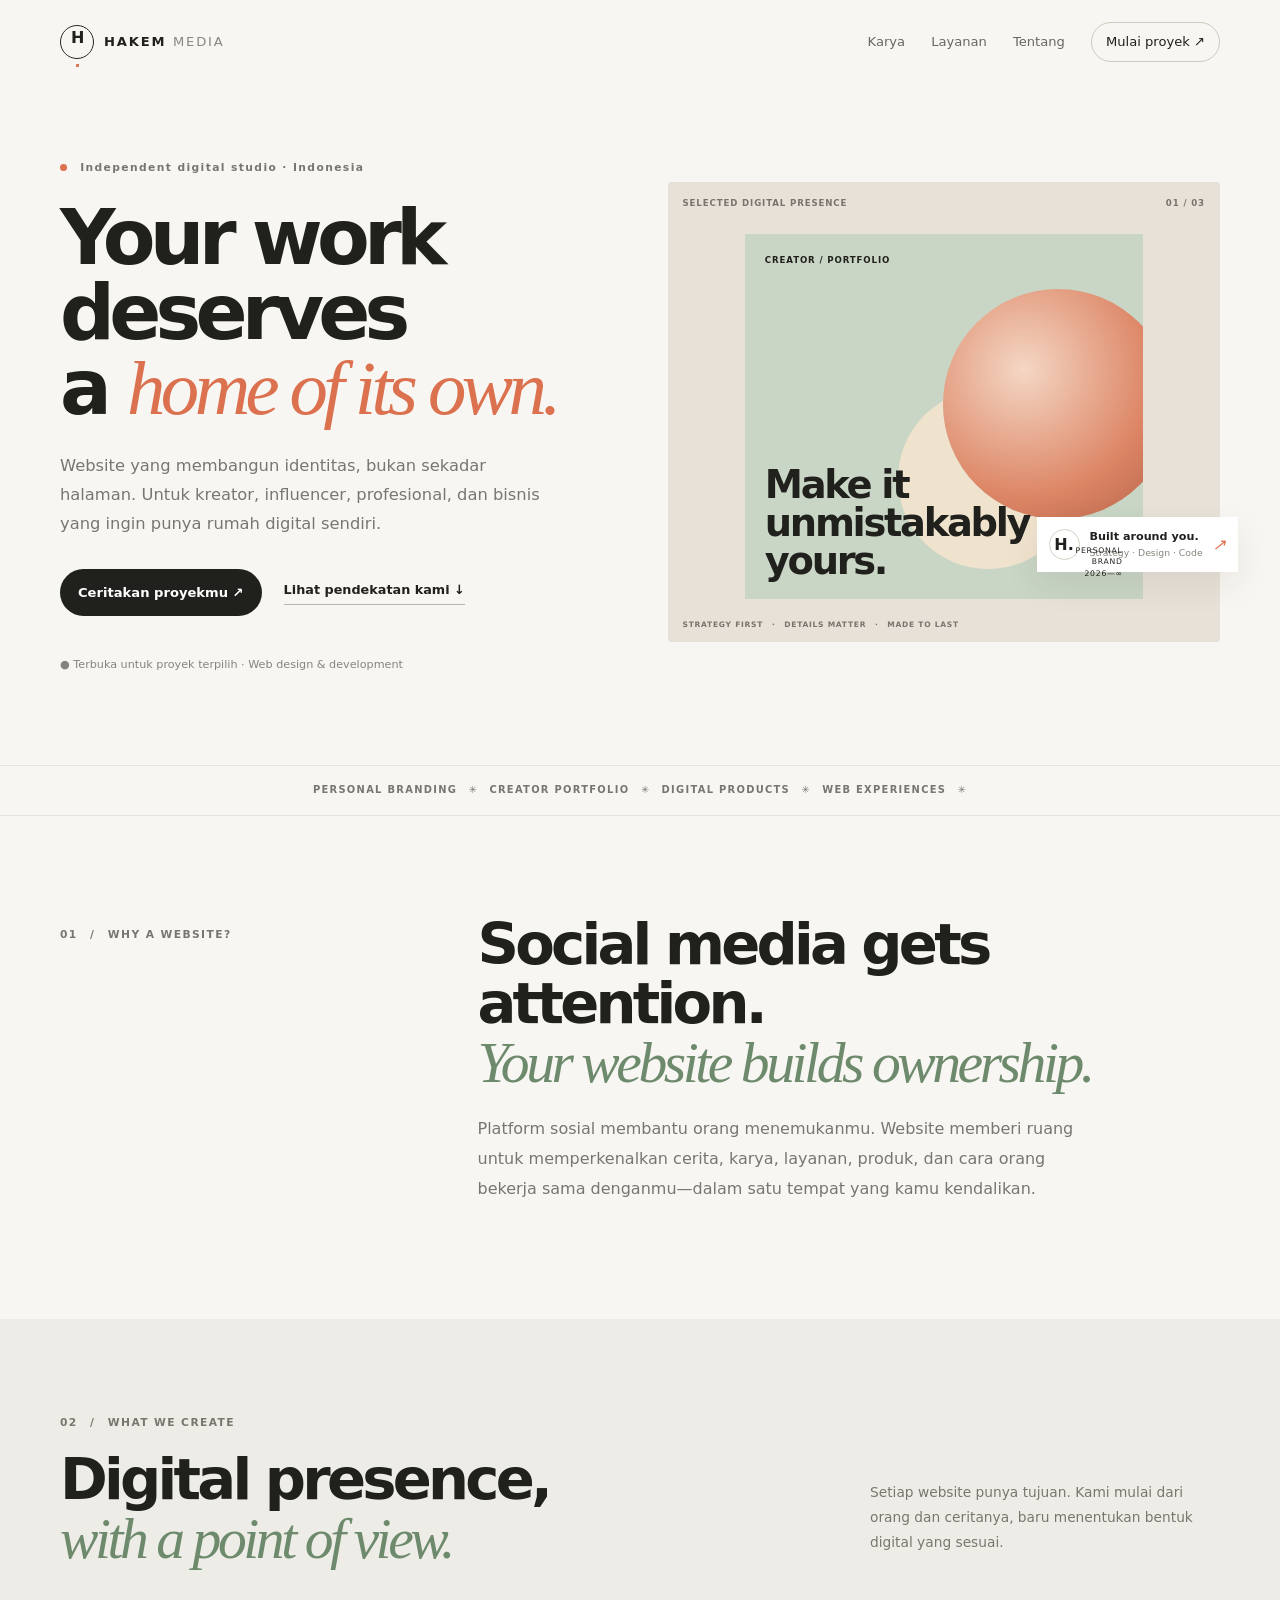
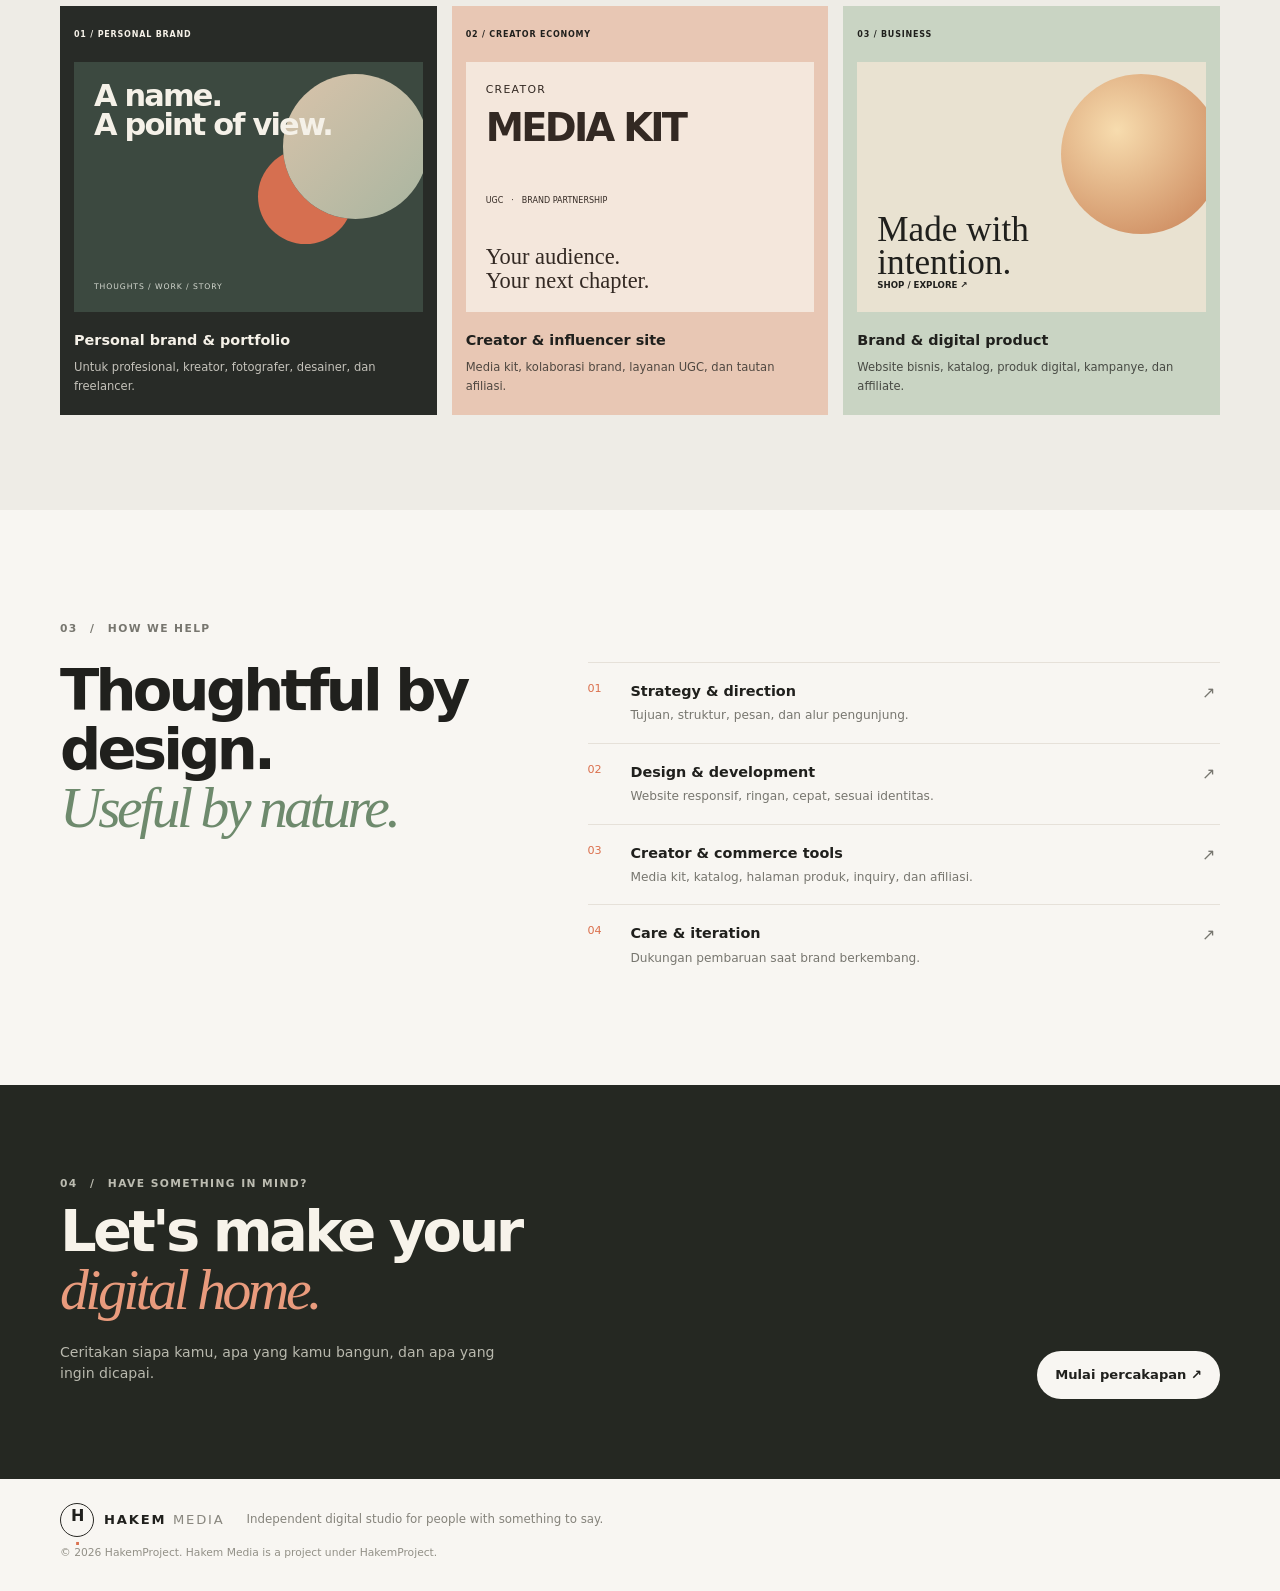
==== projects/hakem-media/index.html @ d63139ac "feat: Initial commit for HakemProject monorepo structure" ====
<!doctype html><html lang="id"><head><meta charset="utf-8"><meta name="viewport" content="width=device-width,initial-scale=1"><meta name="theme-color" content="#f8f6f2"><meta name="description" content="Hakem Media — website dan personal branding untuk kreator, influencer, profesional, dan bisnis."><title>Hakem Media — Your digital home</title><link rel="icon" href="favicon.svg"><link rel="stylesheet" href="styles.css"></head><body><header class="nav wrap"><a class="wordmark" href="#"><span class="mark">H<span>.</span></span><span>HAKEM <b>MEDIA</b></span></a><nav><a href="#work">Karya</a><a href="#services">Layanan</a><a href="#about">Tentang</a><a class="contact-link" href="#contact">Mulai proyek ↗</a></nav></header><main><section class="hero wrap"><div><p class="eyebrow"><i></i> Independent digital studio · Indonesia</p><h1>Your work deserves<br>a <em>home of its own.</em></h1><p class="lead">Website yang membangun identitas, bukan sekadar halaman. Untuk kreator, influencer, profesional, dan bisnis yang ingin punya rumah digital sendiri.</p><div class="actions"><a class="button dark" href="#contact">Ceritakan proyekmu ↗</a><a class="under" href="#work">Lihat pendekatan kami ↓</a></div><small class="availability">● Terbuka untuk proyek terpilih · Web design & development</small></div><div class="visual"><div class="visual-label"><span>SELECTED DIGITAL PRESENCE</span><span>01 / 03</span></div><div class="poster"><small>CREATOR / PORTFOLIO</small><div class="orb"></div><div class="poster-bottom"><b>Make it<br>unmistakably yours.</b><span>PERSONAL BRAND<br>2026—∞</span></div></div><div class="float"><b>H.</b><span><strong>Built around you.</strong><small>Strategy · Design · Code</small></span><i>↗</i></div><div class="visual-foot">STRATEGY FIRST　·　DETAILS MATTER　·　MADE TO LAST</div></div></section><div class="ticker">PERSONAL BRANDING　✳　CREATOR PORTFOLIO　✳　DIGITAL PRODUCTS　✳　WEB EXPERIENCES　✳</div><section class="manifesto wrap" id="about"><p class="label">01　/　WHY A WEBSITE?</p><div><h2>Social media gets attention.<br><em>Your website builds ownership.</em></h2><p>Platform sosial membantu orang menemukanmu. Website memberi ruang untuk memperkenalkan cerita, karya, layanan, produk, dan cara orang bekerja sama denganmu—dalam satu tempat yang kamu kendalikan.</p></div></section><section class="work" id="work"><div class="wrap"><div class="worktop"><div><p class="label">02　/　WHAT WE CREATE</p><h2>Digital presence,<br><em>with a point of view.</em></h2></div><p>Setiap website punya tujuan. Kami mulai dari orang dan ceritanya, baru menentukan bentuk digital yang sesuai.</p></div><div class="grid"><article class="card darkcard"><small>01 / PERSONAL BRAND</small><div class="mock mock1"><span class="circle"></span><b>A name.<br>A point of view.</b><small>THOUGHTS / WORK / STORY</small></div><h3>Personal brand & portfolio</h3><p>Untuk profesional, kreator, fotografer, desainer, dan freelancer.</p></article><article class="card peach"><small>02 / CREATOR ECONOMY</small><div class="mock mock2"><span>CREATOR<br><b>MEDIA KIT</b></span><small>UGC　·　BRAND PARTNERSHIP</small><strong>Your audience.<br>Your next chapter.</strong></div><h3>Creator & influencer site</h3><p>Media kit, kolaborasi brand, layanan UGC, dan tautan afiliasi.</p></article><article class="card sage"><small>03 / BUSINESS</small><div class="mock mock3"><span class="sun"></span><b>Made with<br>intention.</b><small>SHOP / EXPLORE ↗</small></div><h3>Brand & digital product</h3><p>Website bisnis, katalog, produk digital, kampanye, dan affiliate.</p></article></div></div></section><section class="services wrap" id="services"><p class="label">03　/　HOW WE HELP</p><div class="servicegrid"><h2>Thoughtful by design.<br><em>Useful by nature.</em></h2><div class="list"><article><span>01</span><div><h3>Strategy & direction</h3><p>Tujuan, struktur, pesan, dan alur pengunjung.</p></div><b>↗</b></article><article><span>02</span><div><h3>Design & development</h3><p>Website responsif, ringan, cepat, sesuai identitas.</p></div><b>↗</b></article><article><span>03</span><div><h3>Creator & commerce tools</h3><p>Media kit, katalog, halaman produk, inquiry, dan afiliasi.</p></div><b>↗</b></article><article><span>04</span><div><h3>Care & iteration</h3><p>Dukungan pembaruan saat brand berkembang.</p></div><b>↗</b></article></div></div></section><section class="cta" id="contact"><div class="wrap ctain"><div><p class="label">04　/　HAVE SOMETHING IN MIND?</p><h2>Let's make your<br><em>digital home.</em></h2><p>Ceritakan siapa kamu, apa yang kamu bangun, dan apa yang ingin dicapai.</p></div><a class="button light" href="mailto:hello@hakemproject.com?subject=Project%20Inquiry%20-%20Hakem%20Media">Mulai percakapan ↗</a></div></section></main><footer class="footer wrap"><a class="wordmark" href="#"><span class="mark">H<span>.</span></span><span>HAKEM <b>MEDIA</b></span></a><p>Independent digital studio for people with something to say.</p><small>© <span data-year></span> HakemProject. Hakem Media is a project under HakemProject.</small></footer><script src="main.js"></script></body></html>
---- projects/hakem-media/styles.css ----
*{box-sizing:border-box}html{scroll-behavior:smooth}body{margin:0;background:#f8f6f2;color:#20201d;font-family:Inter,ui-sans-serif,system-ui,-apple-system,"Segoe UI",sans-serif;line-height:1.5}.wrap{width:min(1160px,calc(100% - 44px));margin:auto}a{color:inherit;text-decoration:none}.nav{height:84px;display:flex;align-items:center;justify-content:space-between}.wordmark{display:flex;align-items:center;gap:10px;font-size:.82rem;letter-spacing:.14em;font-weight:800}.wordmark b{font-weight:450;color:#89877f}.mark{width:34px;height:34px;border:1.5px solid #282824;border-radius:50%;display:grid;place-items:center;font-size:1rem;letter-spacing:-.08em}.mark span{color:#db714e}nav{display:flex;gap:26px;align-items:center;font-size:.82rem;color:#69685f}.contact-link{border:1px solid #d0c9bf;border-radius:99px;padding:9px 14px;color:#20201d}.hero{display:grid;grid-template-columns:1fr 1fr;gap:55px;align-items:center;padding:65px 0 90px}.eyebrow,.label{font-size:.67rem;letter-spacing:.13em;font-weight:800;color:#77766f}.eyebrow{margin-bottom:24px}.eyebrow i{display:inline-block;width:7px;height:7px;background:#db714e;border-radius:50%;margin-right:8px}h1{font-size:clamp(3rem,6vw,5.8rem);line-height:.98;letter-spacing:-.075em;margin:0 0 24px}h1 em,h2 em{font-family:Georgia,serif;font-weight:400;color:#db714e;letter-spacing:-.06em}.lead{max-width:500px;color:#77766f;font-size:1.02rem;line-height:1.8}.actions{display:flex;align-items:center;gap:22px;flex-wrap:wrap;margin:30px 0 35px}.button{display:inline-block;padding:14px 18px;border-radius:99px;font-size:.82rem;font-weight:750}.dark{background:#20201d;color:white}.light{background:#f8f6f2;color:#20201d}.under{font-size:.8rem;font-weight:700;border-bottom:1px solid #b9b5ac;padding-bottom:4px}.availability{font-size:.7rem;color:#85837b}.availability:first-letter{color:#719577}.visual{min-height:460px;background:#e7e1d8;padding:15px;position:relative;border-radius:4px}.visual-label,.visual-foot{display:flex;justify-content:space-between;font-size:.54rem;letter-spacing:.1em;font-weight:800;color:#77746d}.poster{position:absolute;left:14%;right:14%;top:52px;bottom:43px;background:#c9d5c5;padding:20px;display:flex;flex-direction:column;justify-content:space-between;overflow:hidden}.poster>small{font-size:.54rem;font-weight:850;letter-spacing:.1em;z-index:1}.orb{position:absolute;width:230px;height:230px;border-radius:50%;right:-30px;top:55px;background:radial-gradient(circle at 35% 35%,#f4d7c4,#dd8666 60%,#b35e46);box-shadow:-70px 75px 0 -25px #f0e3ce}.poster-bottom{display:flex;align-items:end;justify-content:space-between;z-index:1}.poster-bottom b{font-size:clamp(1.6rem,3vw,2.5rem);line-height:.98;letter-spacing:-.06em}.poster-bottom span{font-size:.48rem;letter-spacing:.1em;text-align:right}.float{position:absolute;right:-18px;bottom:70px;background:white;box-shadow:0 12px 35px #30281d14;padding:12px;display:flex;align-items:center;gap:10px;min-width:190px}.float>b{width:31px;height:31px;border:1px solid #d5d0c7;border-radius:50%;display:grid;place-items:center}.float strong,.float small{display:block}.float strong{font-size:.7rem}.float small{font-size:.58rem;color:#85837b}.float i{margin-left:auto;color:#db714e}.visual-foot{position:absolute;bottom:12px;left:15px;right:15px;font-size:.47rem}.ticker{padding:17px 0;text-align:center;white-space:nowrap;overflow:hidden;border-block:1px solid #e6e1d9;color:#77766f;font-size:.62rem;font-weight:800;letter-spacing:.13em}.manifesto{display:grid;grid-template-columns:.65fr 1.35fr;gap:60px;padding:100px 0}.manifesto h2,.worktop h2,.servicegrid h2,.ctain h2{font-size:clamp(2.3rem,4.5vw,4.3rem);line-height:1.02;letter-spacing:-.065em;margin:0 0 22px}.manifesto h2 em,.worktop h2 em,.servicegrid h2 em{color:#6e8a6d}.manifesto p:not(.label){max-width:620px;color:#77766f;line-height:1.85}.work{background:#eeece6;padding:85px 0 95px}.worktop{display:flex;justify-content:space-between;align-items:end;gap:30px;margin-bottom:38px}.worktop h2{margin-top:20px;margin-bottom:0}.worktop>p{max-width:350px;color:#77766f;font-size:.86rem;line-height:1.8}.grid{display:grid;grid-template-columns:repeat(3,1fr);gap:15px}.card{padding:14px;min-width:0}.card>small{font-size:.5rem;font-weight:850;letter-spacing:.1em}.darkcard{background:#282b27;color:#f5f1e8}.peach{background:#e8c7b4}.sage{background:#c9d4c3}.mock{height:250px;margin:18px 0;padding:20px;position:relative;overflow:hidden;display:flex;flex-direction:column;justify-content:space-between}.mock1{background:#3c4940}.mock1 .circle{position:absolute;width:145px;height:145px;border-radius:50%;right:-5px;top:12px;background:linear-gradient(135deg,#d9c3aa,#a8b5a0);box-shadow:-50px 50px 0 -25px #d66f50}.mock1 b{position:relative;font-size:1.9rem;line-height:.95;letter-spacing:-.06em}.mock1 small{font-size:.48rem;letter-spacing:.12em;color:#d4d8cf}.mock2{background:#f4e7dc;color:#332923}.mock2>span{font-size:.68rem;letter-spacing:.12em}.mock2 b{font-size:2.4rem;letter-spacing:-.07em}.mock2 small{font-size:.5rem}.mock2 strong{font-family:Georgia,serif;font-size:1.4rem;line-height:1.05;font-weight:400}.mock3{background:#e9e2d1}.mock3 .sun{position:absolute;width:160px;height:160px;right:-15px;top:12px;border-radius:50%;background:radial-gradient(circle at 35% 35%,#f7dcae,#c67d52)}.mock3 b{position:relative;margin-top:auto;font-family:Georgia,serif;font-size:2.2rem;line-height:.95;font-weight:400}.mock3 small{font-size:.54rem;font-weight:800}.card h3{font-size:.9rem;margin:0 0 6px}.card p{font-size:.72rem;line-height:1.65;opacity:.76;margin:0 0 5px}.services{padding:100px 0}.servicegrid{display:grid;grid-template-columns:.85fr 1.15fr;gap:60px;margin-top:25px}.list article{display:grid;grid-template-columns:30px 1fr 18px;gap:13px;padding:18px 0;border-top:1px solid #e6e1d9}.list article>span{font-size:.7rem;color:#db714e}.list h3{font-size:.9rem;margin:0 0 4px}.list p{font-size:.76rem;color:#77766f;margin:0}.list article>b{font-weight:400;color:#77766f}.cta{background:#252822;color:#f7f3ea;padding:80px 0}.ctain{display:flex;align-items:end;justify-content:space-between;gap:30px}.ctain .label{color:#bcbcb1}.ctain h2 em{color:#e99b7d}.ctain p:not(.label){color:#b9b9ae;font-size:.88rem;max-width:440px}.footer{display:grid;grid-template-columns:auto 1fr;gap:8px 22px;align-items:center;padding:24px 0 30px}.footer p{font-size:.74rem;color:#85837b;margin:0}.footer small{grid-column:1/-1;color:#929087;font-size:.67rem}@media(max-width:850px){.hero{grid-template-columns:1fr;gap:35px}.visual{width:min(100%,580px);margin:auto}.manifesto{grid-template-columns:1fr;gap:22px;padding:70px 0}.worktop{align-items:start;flex-direction:column}.grid{grid-template-columns:1fr 1fr}.card:last-child{grid-column:1/-1}.servicegrid{grid-template-columns:1fr;gap:20px}}@media(max-width:600px){.wrap{width:calc(100% - 30px)}.nav{height:72px}.nav nav>a:not(.contact-link){display:none}.contact-link{font-size:.72rem;padding:8px 11px}.hero{padding:42px 0 60px}.hero h1{font-size:clamp(3rem,13vw,4.3rem)}.visual{min-height:385px}.poster{left:10%;right:10%;top:48px;bottom:42px;padding:15px}.orb{width:180px;height:180px;top:65px}.poster-bottom b{font-size:1.8rem}.float{right:-4px;bottom:58px;min-width:175px}.manifesto{padding:65px 0}.manifesto h2,.worktop h2,.servicegrid h2,.ctain h2{font-size:2.55rem}.work{padding:65px 0}.grid{grid-template-columns:1fr}.card:last-child{grid-column:auto}.mock{height:240px}.services{padding:65px 0}.cta{padding:60px 0}.ctain{align-items:start;flex-direction:column}.footer{grid-template-columns:1fr;gap:10px}.footer small{grid-column:auto}}@media(prefers-reduced-motion:reduce){html{scroll-behavior:auto}}
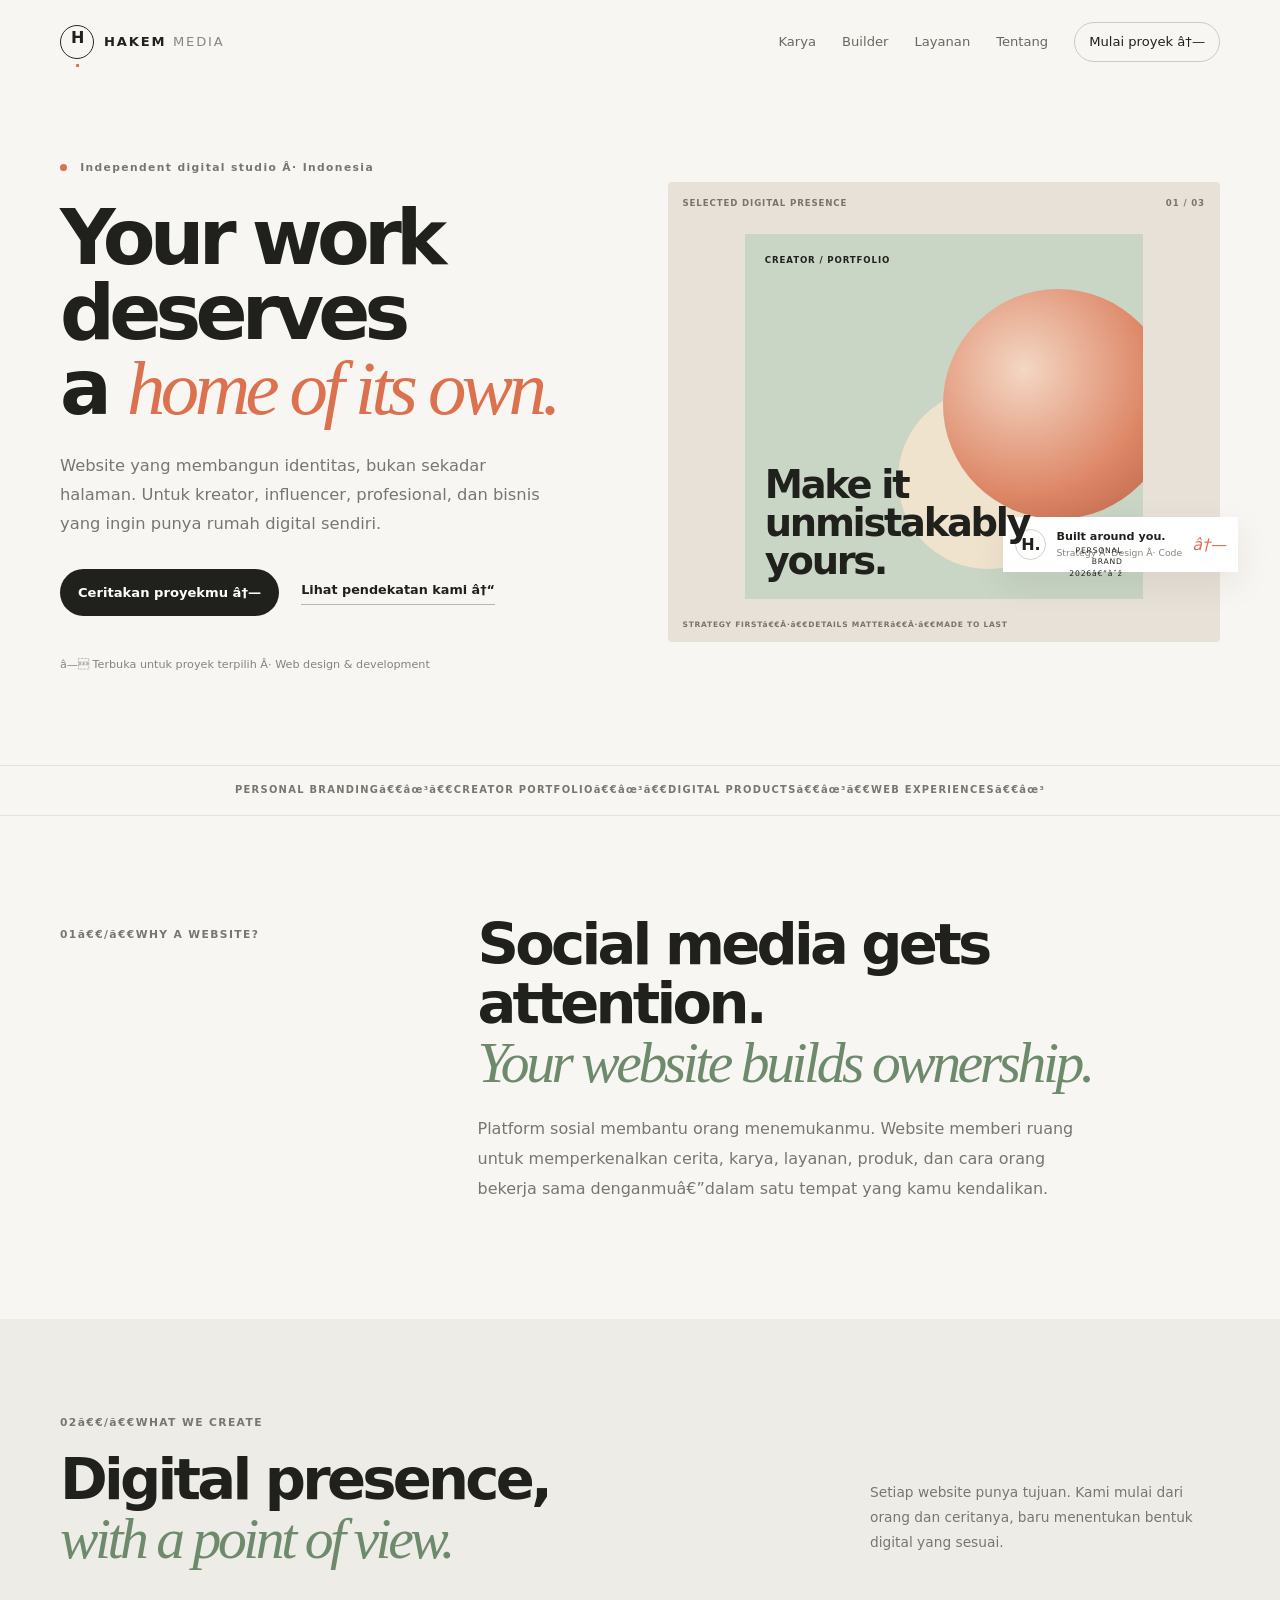
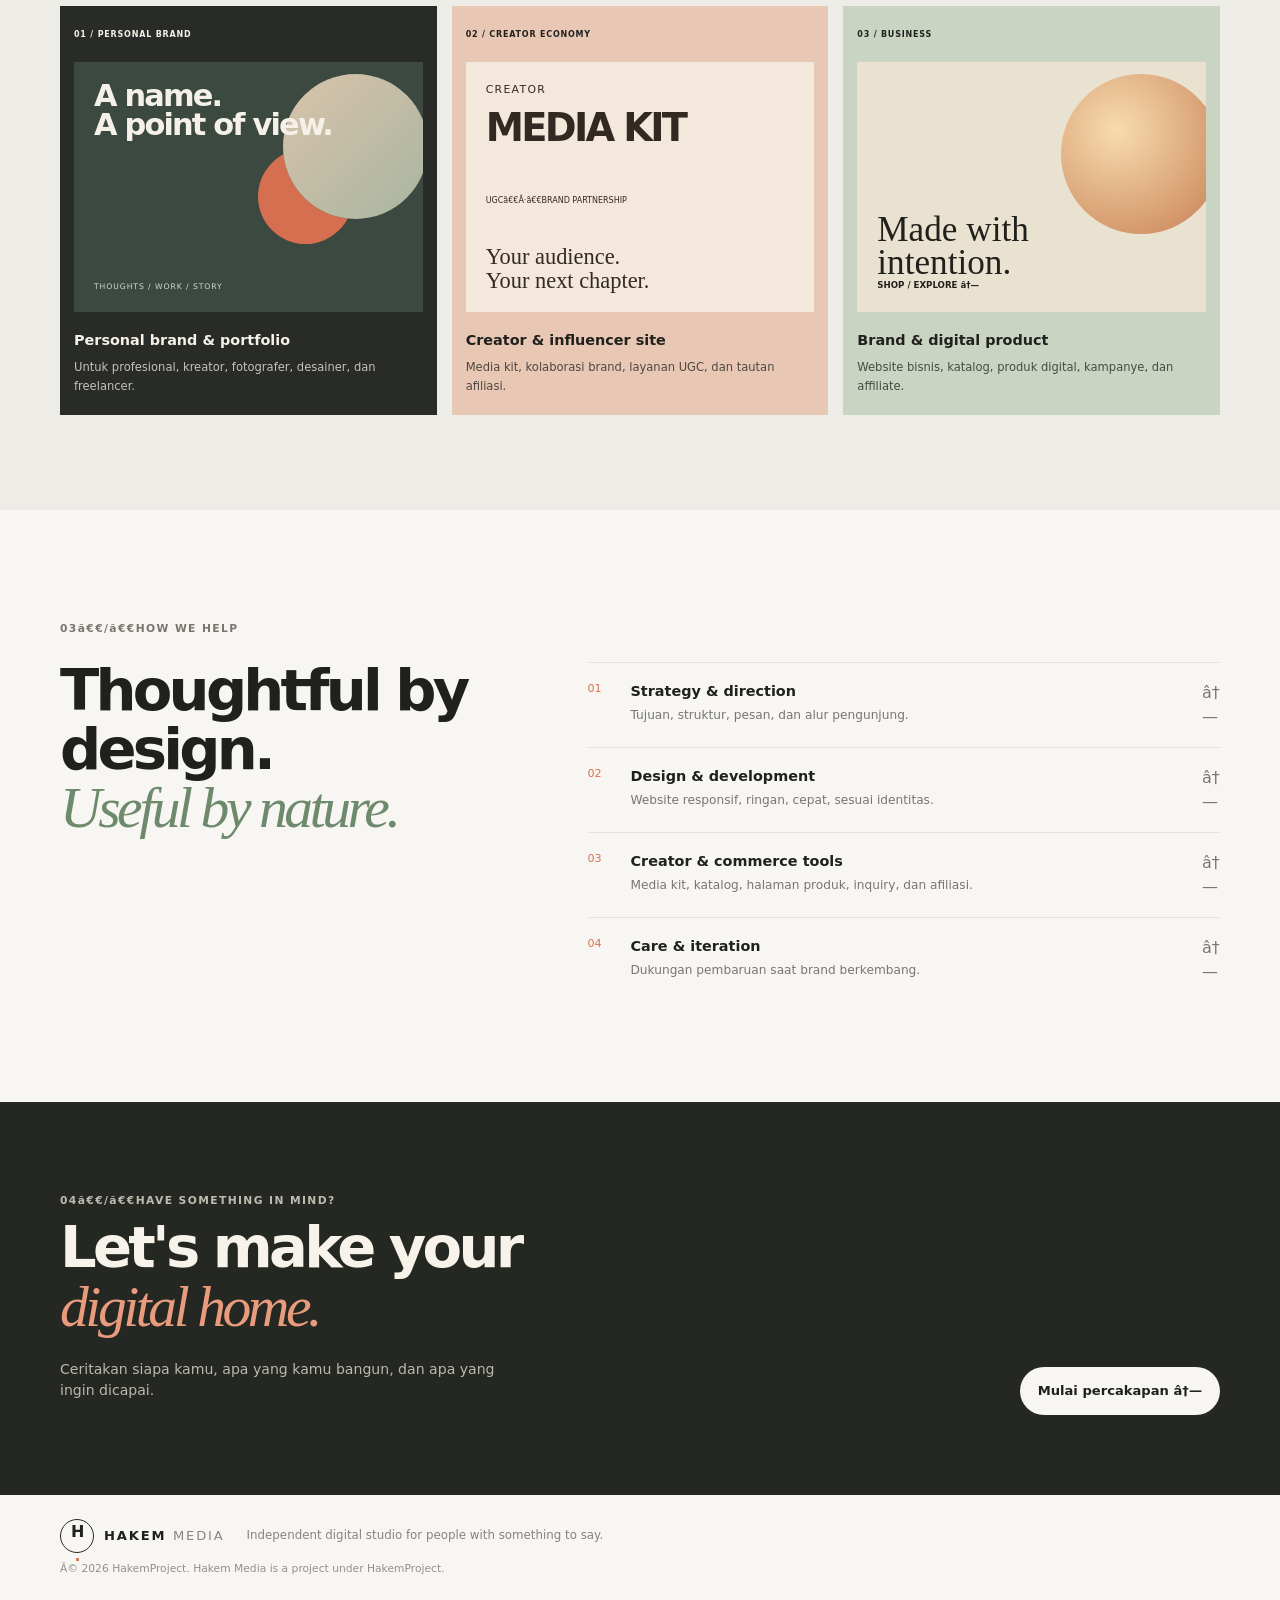
==== commit 1b28d40b: "feat: integrate Hakem Media landing with builder link" ====
--- a/projects/hakem-media/index.html
+++ b/projects/hakem-media/index.html
@@ -1 +1,2 @@
-<!doctype html><html lang="id"><head><meta charset="utf-8"><meta name="viewport" content="width=device-width,initial-scale=1"><meta name="theme-color" content="#f8f6f2"><meta name="description" content="Hakem Media — website dan personal branding untuk kreator, influencer, profesional, dan bisnis."><title>Hakem Media — Your digital home</title><link rel="icon" href="favicon.svg"><link rel="stylesheet" href="styles.css"></head><body><header class="nav wrap"><a class="wordmark" href="#"><span class="mark">H<span>.</span></span><span>HAKEM <b>MEDIA</b></span></a><nav><a href="#work">Karya</a><a href="#services">Layanan</a><a href="#about">Tentang</a><a class="contact-link" href="#contact">Mulai proyek ↗</a></nav></header><main><section class="hero wrap"><div><p class="eyebrow"><i></i> Independent digital studio · Indonesia</p><h1>Your work deserves<br>a <em>home of its own.</em></h1><p class="lead">Website yang membangun identitas, bukan sekadar halaman. Untuk kreator, influencer, profesional, dan bisnis yang ingin punya rumah digital sendiri.</p><div class="actions"><a class="button dark" href="#contact">Ceritakan proyekmu ↗</a><a class="under" href="#work">Lihat pendekatan kami ↓</a></div><small class="availability">● Terbuka untuk proyek terpilih · Web design & development</small></div><div class="visual"><div class="visual-label"><span>SELECTED DIGITAL PRESENCE</span><span>01 / 03</span></div><div class="poster"><small>CREATOR / PORTFOLIO</small><div class="orb"></div><div class="poster-bottom"><b>Make it<br>unmistakably yours.</b><span>PERSONAL BRAND<br>2026—∞</span></div></div><div class="float"><b>H.</b><span><strong>Built around you.</strong><small>Strategy · Design · Code</small></span><i>↗</i></div><div class="visual-foot">STRATEGY FIRST　·　DETAILS MATTER　·　MADE TO LAST</div></div></section><div class="ticker">PERSONAL BRANDING　✳　CREATOR PORTFOLIO　✳　DIGITAL PRODUCTS　✳　WEB EXPERIENCES　✳</div><section class="manifesto wrap" id="about"><p class="label">01　/　WHY A WEBSITE?</p><div><h2>Social media gets attention.<br><em>Your website builds ownership.</em></h2><p>Platform sosial membantu orang menemukanmu. Website memberi ruang untuk memperkenalkan cerita, karya, layanan, produk, dan cara orang bekerja sama denganmu—dalam satu tempat yang kamu kendalikan.</p></div></section><section class="work" id="work"><div class="wrap"><div class="worktop"><div><p class="label">02　/　WHAT WE CREATE</p><h2>Digital presence,<br><em>with a point of view.</em></h2></div><p>Setiap website punya tujuan. Kami mulai dari orang dan ceritanya, baru menentukan bentuk digital yang sesuai.</p></div><div class="grid"><article class="card darkcard"><small>01 / PERSONAL BRAND</small><div class="mock mock1"><span class="circle"></span><b>A name.<br>A point of view.</b><small>THOUGHTS / WORK / STORY</small></div><h3>Personal brand & portfolio</h3><p>Untuk profesional, kreator, fotografer, desainer, dan freelancer.</p></article><article class="card peach"><small>02 / CREATOR ECONOMY</small><div class="mock mock2"><span>CREATOR<br><b>MEDIA KIT</b></span><small>UGC　·　BRAND PARTNERSHIP</small><strong>Your audience.<br>Your next chapter.</strong></div><h3>Creator & influencer site</h3><p>Media kit, kolaborasi brand, layanan UGC, dan tautan afiliasi.</p></article><article class="card sage"><small>03 / BUSINESS</small><div class="mock mock3"><span class="sun"></span><b>Made with<br>intention.</b><small>SHOP / EXPLORE ↗</small></div><h3>Brand & digital product</h3><p>Website bisnis, katalog, produk digital, kampanye, dan affiliate.</p></article></div></div></section><section class="services wrap" id="services"><p class="label">03　/　HOW WE HELP</p><div class="servicegrid"><h2>Thoughtful by design.<br><em>Useful by nature.</em></h2><div class="list"><article><span>01</span><div><h3>Strategy & direction</h3><p>Tujuan, struktur, pesan, dan alur pengunjung.</p></div><b>↗</b></article><article><span>02</span><div><h3>Design & development</h3><p>Website responsif, ringan, cepat, sesuai identitas.</p></div><b>↗</b></article><article><span>03</span><div><h3>Creator & commerce tools</h3><p>Media kit, katalog, halaman produk, inquiry, dan afiliasi.</p></div><b>↗</b></article><article><span>04</span><div><h3>Care & iteration</h3><p>Dukungan pembaruan saat brand berkembang.</p></div><b>↗</b></article></div></div></section><section class="cta" id="contact"><div class="wrap ctain"><div><p class="label">04　/　HAVE SOMETHING IN MIND?</p><h2>Let's make your<br><em>digital home.</em></h2><p>Ceritakan siapa kamu, apa yang kamu bangun, dan apa yang ingin dicapai.</p></div><a class="button light" href="mailto:hello@hakemproject.com?subject=Project%20Inquiry%20-%20Hakem%20Media">Mulai percakapan ↗</a></div></section></main><footer class="footer wrap"><a class="wordmark" href="#"><span class="mark">H<span>.</span></span><span>HAKEM <b>MEDIA</b></span></a><p>Independent digital studio for people with something to say.</p><small>© <span data-year></span> HakemProject. Hakem Media is a project under HakemProject.</small></footer><script src="main.js"></script></body></html>+<!doctype html><html lang="id"><head><meta charset="utf-8"><meta name="viewport" content="width=device-width,initial-scale=1"><meta name="theme-color" content="#f8f6f2"><meta name="description" content="Hakem Media â€” website dan personal branding untuk kreator, influencer, profesional, dan bisnis."><title>Hakem Media â€” Your digital home</title><link rel="icon" href="favicon.svg"><link rel="stylesheet" href="styles.css"></head><body><header class="nav wrap"><a class="wordmark" href="#"><span class="mark">H<span>.</span></span><span>HAKEM <b>MEDIA</b></span></a><nav><a href="#work">Karya</a>
+        <a href="/builder/">Builder</a><a href="#services">Layanan</a><a href="#about">Tentang</a><a class="contact-link" href="#contact">Mulai proyek â†—</a></nav></header><main><section class="hero wrap"><div><p class="eyebrow"><i></i> Independent digital studio Â· Indonesia</p><h1>Your work deserves<br>a <em>home of its own.</em></h1><p class="lead">Website yang membangun identitas, bukan sekadar halaman. Untuk kreator, influencer, profesional, dan bisnis yang ingin punya rumah digital sendiri.</p><div class="actions"><a class="button dark" href="/builder/">Ceritakan proyekmu â†—</a><a class="under" href="#work">Lihat pendekatan kami â†“</a></div><small class="availability">â— Terbuka untuk proyek terpilih Â· Web design & development</small></div><div class="visual"><div class="visual-label"><span>SELECTED DIGITAL PRESENCE</span><span>01 / 03</span></div><div class="poster"><small>CREATOR / PORTFOLIO</small><div class="orb"></div><div class="poster-bottom"><b>Make it<br>unmistakably yours.</b><span>PERSONAL BRAND<br>2026â€”âˆž</span></div></div><div class="float"><b>H.</b><span><strong>Built around you.</strong><small>Strategy Â· Design Â· Code</small></span><i>â†—</i></div><div class="visual-foot">STRATEGY FIRSTã€€Â·ã€€DETAILS MATTERã€€Â·ã€€MADE TO LAST</div></div></section><div class="ticker">PERSONAL BRANDINGã€€âœ³ã€€CREATOR PORTFOLIOã€€âœ³ã€€DIGITAL PRODUCTSã€€âœ³ã€€WEB EXPERIENCESã€€âœ³</div><section class="manifesto wrap" id="about"><p class="label">01ã€€/ã€€WHY A WEBSITE?</p><div><h2>Social media gets attention.<br><em>Your website builds ownership.</em></h2><p>Platform sosial membantu orang menemukanmu. Website memberi ruang untuk memperkenalkan cerita, karya, layanan, produk, dan cara orang bekerja sama denganmuâ€”dalam satu tempat yang kamu kendalikan.</p></div></section><section class="work" id="work"><div class="wrap"><div class="worktop"><div><p class="label">02ã€€/ã€€WHAT WE CREATE</p><h2>Digital presence,<br><em>with a point of view.</em></h2></div><p>Setiap website punya tujuan. Kami mulai dari orang dan ceritanya, baru menentukan bentuk digital yang sesuai.</p></div><div class="grid"><article class="card darkcard"><small>01 / PERSONAL BRAND</small><div class="mock mock1"><span class="circle"></span><b>A name.<br>A point of view.</b><small>THOUGHTS / WORK / STORY</small></div><h3>Personal brand & portfolio</h3><p>Untuk profesional, kreator, fotografer, desainer, dan freelancer.</p></article><article class="card peach"><small>02 / CREATOR ECONOMY</small><div class="mock mock2"><span>CREATOR<br><b>MEDIA KIT</b></span><small>UGCã€€Â·ã€€BRAND PARTNERSHIP</small><strong>Your audience.<br>Your next chapter.</strong></div><h3>Creator & influencer site</h3><p>Media kit, kolaborasi brand, layanan UGC, dan tautan afiliasi.</p></article><article class="card sage"><small>03 / BUSINESS</small><div class="mock mock3"><span class="sun"></span><b>Made with<br>intention.</b><small>SHOP / EXPLORE â†—</small></div><h3>Brand & digital product</h3><p>Website bisnis, katalog, produk digital, kampanye, dan affiliate.</p></article></div></div></section><section class="services wrap" id="services"><p class="label">03ã€€/ã€€HOW WE HELP</p><div class="servicegrid"><h2>Thoughtful by design.<br><em>Useful by nature.</em></h2><div class="list"><article><span>01</span><div><h3>Strategy & direction</h3><p>Tujuan, struktur, pesan, dan alur pengunjung.</p></div><b>â†—</b></article><article><span>02</span><div><h3>Design & development</h3><p>Website responsif, ringan, cepat, sesuai identitas.</p></div><b>â†—</b></article><article><span>03</span><div><h3>Creator & commerce tools</h3><p>Media kit, katalog, halaman produk, inquiry, dan afiliasi.</p></div><b>â†—</b></article><article><span>04</span><div><h3>Care & iteration</h3><p>Dukungan pembaruan saat brand berkembang.</p></div><b>â†—</b></article></div></div></section><section class="cta" id="contact"><div class="wrap ctain"><div><p class="label">04ã€€/ã€€HAVE SOMETHING IN MIND?</p><h2>Let's make your<br><em>digital home.</em></h2><p>Ceritakan siapa kamu, apa yang kamu bangun, dan apa yang ingin dicapai.</p></div><a class="button light" href="mailto:hello@hakemproject.com?subject=Project%20Inquiry%20-%20Hakem%20Media">Mulai percakapan â†—</a></div></section></main><footer class="footer wrap"><a class="wordmark" href="#"><span class="mark">H<span>.</span></span><span>HAKEM <b>MEDIA</b></span></a><p>Independent digital studio for people with something to say.</p><small>Â© <span data-year></span> HakemProject. Hakem Media is a project under HakemProject.</small></footer><script src="main.js"></script></body></html>
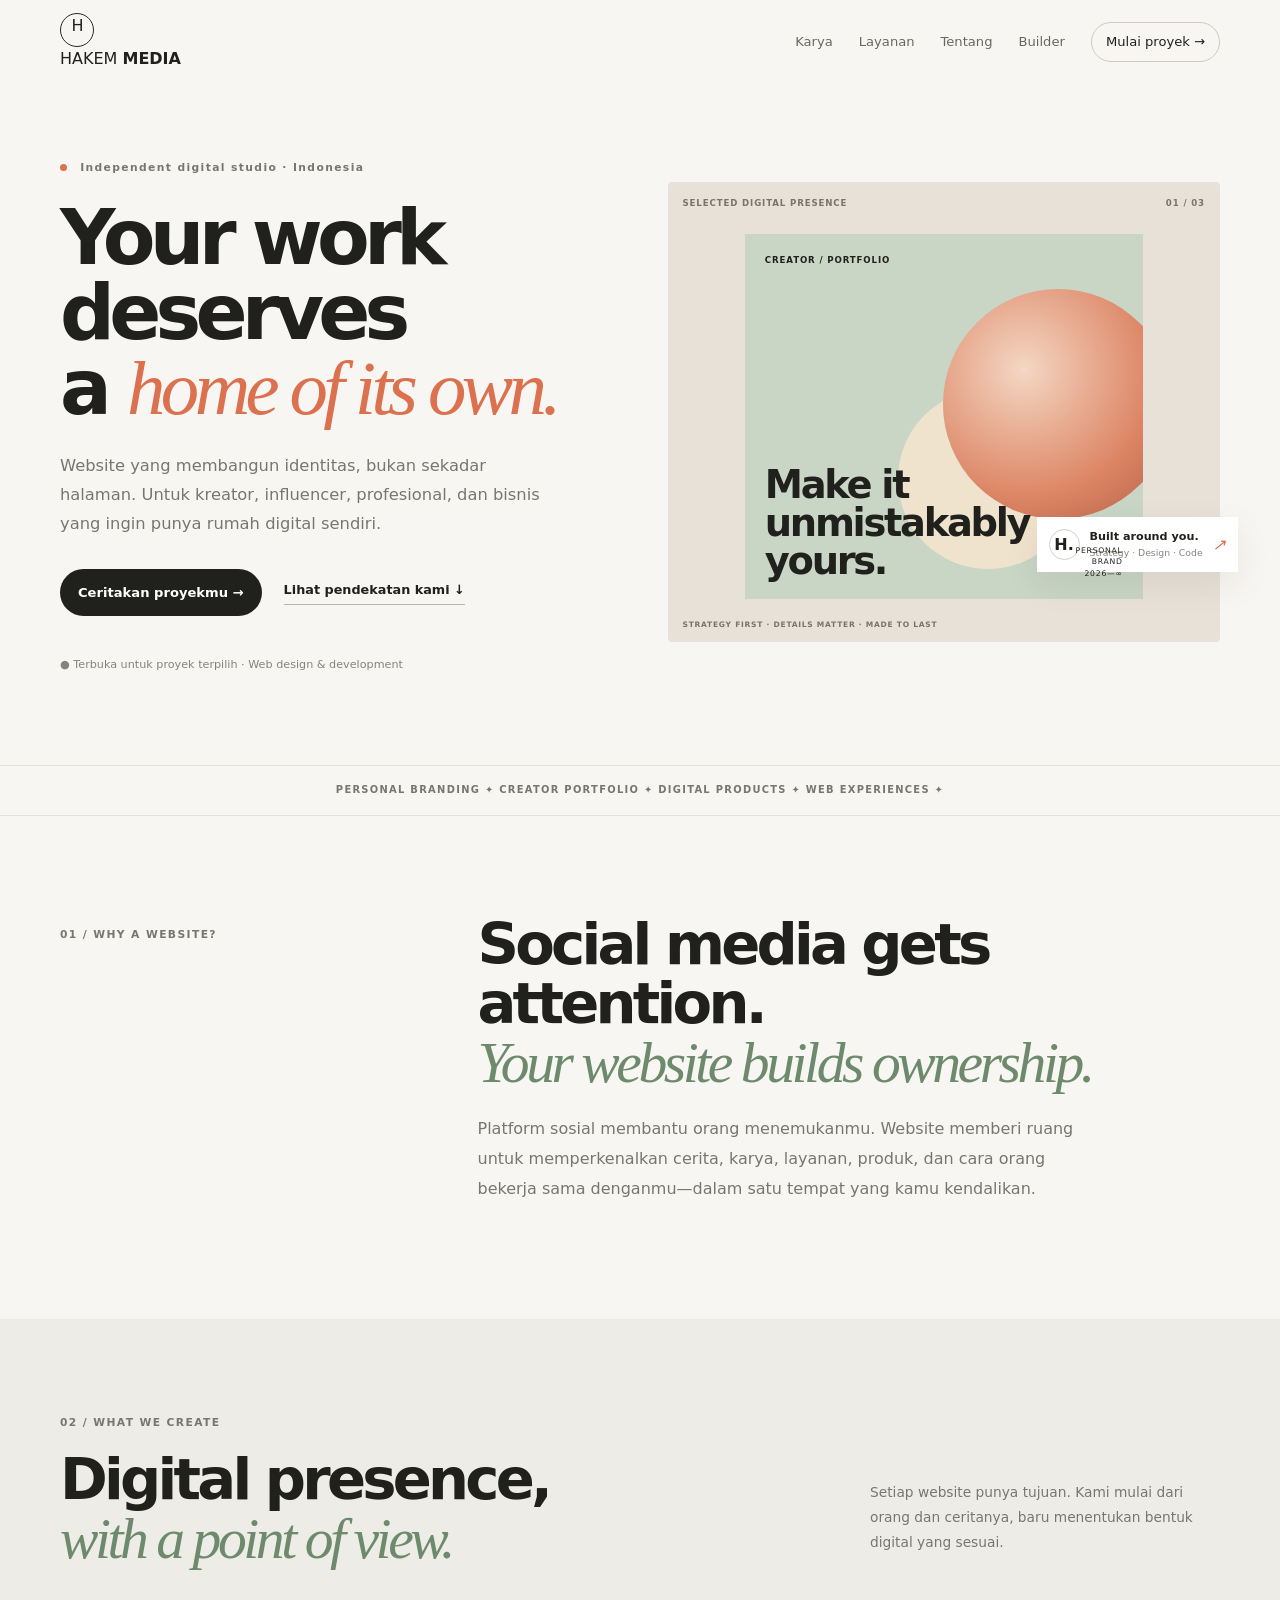
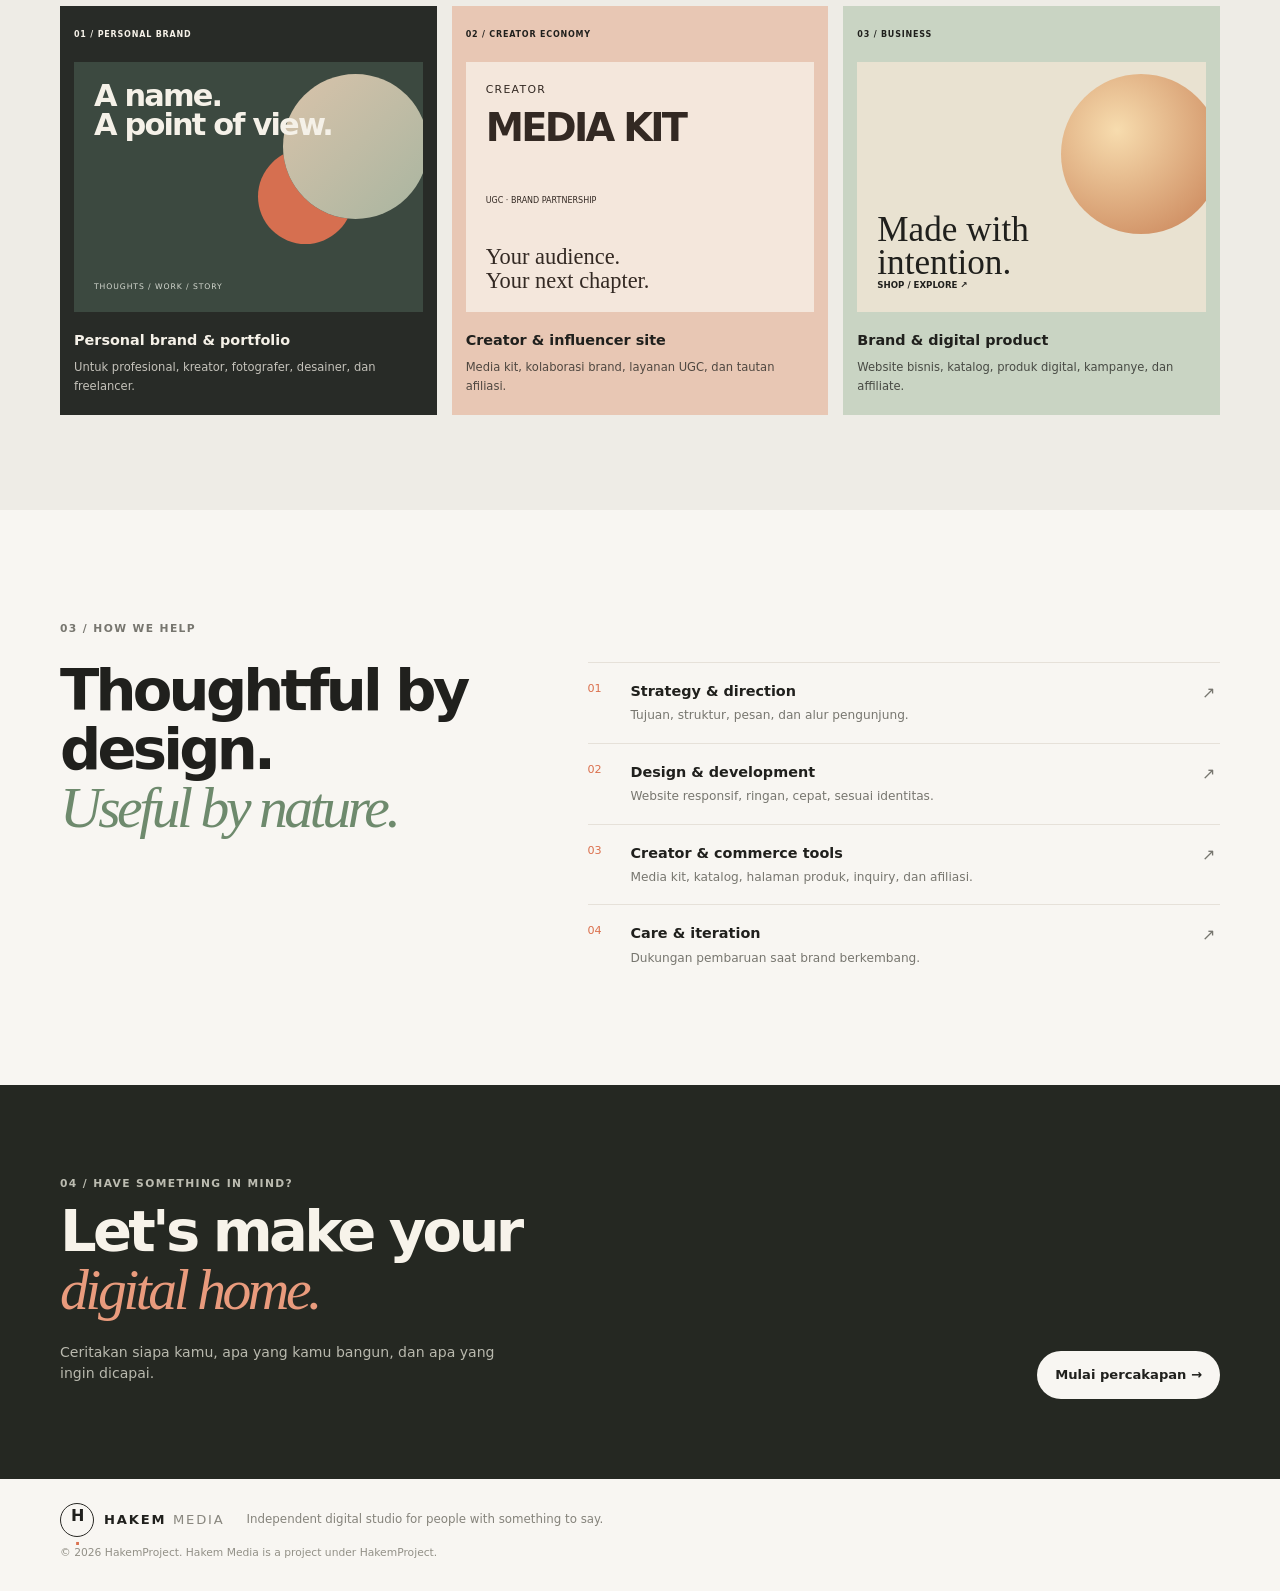
==== commit 57167a6e: "fix: clean encoding and integrate Builder link in Hakem Media landing" ====
--- a/projects/hakem-media/index.html
+++ b/projects/hakem-media/index.html
@@ -1,2 +1,137 @@
-<!doctype html><html lang="id"><head><meta charset="utf-8"><meta name="viewport" content="width=device-width,initial-scale=1"><meta name="theme-color" content="#f8f6f2"><meta name="description" content="Hakem Media â€” website dan personal branding untuk kreator, influencer, profesional, dan bisnis."><title>Hakem Media â€” Your digital home</title><link rel="icon" href="favicon.svg"><link rel="stylesheet" href="styles.css"></head><body><header class="nav wrap"><a class="wordmark" href="#"><span class="mark">H<span>.</span></span><span>HAKEM <b>MEDIA</b></span></a><nav><a href="#work">Karya</a>
-        <a href="/builder/">Builder</a><a href="#services">Layanan</a><a href="#about">Tentang</a><a class="contact-link" href="#contact">Mulai proyek â†—</a></nav></header><main><section class="hero wrap"><div><p class="eyebrow"><i></i> Independent digital studio Â· Indonesia</p><h1>Your work deserves<br>a <em>home of its own.</em></h1><p class="lead">Website yang membangun identitas, bukan sekadar halaman. Untuk kreator, influencer, profesional, dan bisnis yang ingin punya rumah digital sendiri.</p><div class="actions"><a class="button dark" href="/builder/">Ceritakan proyekmu â†—</a><a class="under" href="#work">Lihat pendekatan kami â†“</a></div><small class="availability">â— Terbuka untuk proyek terpilih Â· Web design & development</small></div><div class="visual"><div class="visual-label"><span>SELECTED DIGITAL PRESENCE</span><span>01 / 03</span></div><div class="poster"><small>CREATOR / PORTFOLIO</small><div class="orb"></div><div class="poster-bottom"><b>Make it<br>unmistakably yours.</b><span>PERSONAL BRAND<br>2026â€”âˆž</span></div></div><div class="float"><b>H.</b><span><strong>Built around you.</strong><small>Strategy Â· Design Â· Code</small></span><i>â†—</i></div><div class="visual-foot">STRATEGY FIRSTã€€Â·ã€€DETAILS MATTERã€€Â·ã€€MADE TO LAST</div></div></section><div class="ticker">PERSONAL BRANDINGã€€âœ³ã€€CREATOR PORTFOLIOã€€âœ³ã€€DIGITAL PRODUCTSã€€âœ³ã€€WEB EXPERIENCESã€€âœ³</div><section class="manifesto wrap" id="about"><p class="label">01ã€€/ã€€WHY A WEBSITE?</p><div><h2>Social media gets attention.<br><em>Your website builds ownership.</em></h2><p>Platform sosial membantu orang menemukanmu. Website memberi ruang untuk memperkenalkan cerita, karya, layanan, produk, dan cara orang bekerja sama denganmuâ€”dalam satu tempat yang kamu kendalikan.</p></div></section><section class="work" id="work"><div class="wrap"><div class="worktop"><div><p class="label">02ã€€/ã€€WHAT WE CREATE</p><h2>Digital presence,<br><em>with a point of view.</em></h2></div><p>Setiap website punya tujuan. Kami mulai dari orang dan ceritanya, baru menentukan bentuk digital yang sesuai.</p></div><div class="grid"><article class="card darkcard"><small>01 / PERSONAL BRAND</small><div class="mock mock1"><span class="circle"></span><b>A name.<br>A point of view.</b><small>THOUGHTS / WORK / STORY</small></div><h3>Personal brand & portfolio</h3><p>Untuk profesional, kreator, fotografer, desainer, dan freelancer.</p></article><article class="card peach"><small>02 / CREATOR ECONOMY</small><div class="mock mock2"><span>CREATOR<br><b>MEDIA KIT</b></span><small>UGCã€€Â·ã€€BRAND PARTNERSHIP</small><strong>Your audience.<br>Your next chapter.</strong></div><h3>Creator & influencer site</h3><p>Media kit, kolaborasi brand, layanan UGC, dan tautan afiliasi.</p></article><article class="card sage"><small>03 / BUSINESS</small><div class="mock mock3"><span class="sun"></span><b>Made with<br>intention.</b><small>SHOP / EXPLORE â†—</small></div><h3>Brand & digital product</h3><p>Website bisnis, katalog, produk digital, kampanye, dan affiliate.</p></article></div></div></section><section class="services wrap" id="services"><p class="label">03ã€€/ã€€HOW WE HELP</p><div class="servicegrid"><h2>Thoughtful by design.<br><em>Useful by nature.</em></h2><div class="list"><article><span>01</span><div><h3>Strategy & direction</h3><p>Tujuan, struktur, pesan, dan alur pengunjung.</p></div><b>â†—</b></article><article><span>02</span><div><h3>Design & development</h3><p>Website responsif, ringan, cepat, sesuai identitas.</p></div><b>â†—</b></article><article><span>03</span><div><h3>Creator & commerce tools</h3><p>Media kit, katalog, halaman produk, inquiry, dan afiliasi.</p></div><b>â†—</b></article><article><span>04</span><div><h3>Care & iteration</h3><p>Dukungan pembaruan saat brand berkembang.</p></div><b>â†—</b></article></div></div></section><section class="cta" id="contact"><div class="wrap ctain"><div><p class="label">04ã€€/ã€€HAVE SOMETHING IN MIND?</p><h2>Let's make your<br><em>digital home.</em></h2><p>Ceritakan siapa kamu, apa yang kamu bangun, dan apa yang ingin dicapai.</p></div><a class="button light" href="mailto:hello@hakemproject.com?subject=Project%20Inquiry%20-%20Hakem%20Media">Mulai percakapan â†—</a></div></section></main><footer class="footer wrap"><a class="wordmark" href="#"><span class="mark">H<span>.</span></span><span>HAKEM <b>MEDIA</b></span></a><p>Independent digital studio for people with something to say.</p><small>Â© <span data-year></span> HakemProject. Hakem Media is a project under HakemProject.</small></footer><script src="main.js"></script></body></html>+<!doctype html>
+<html lang="id">
+<head>
+<meta charset="UTF-8">
+<meta name="viewport" content="width=device-width,initial-scale=1">
+<meta name="theme-color" content="#f6f7f4">
+<title>Hakem Media — Digital Studio</title>
+<meta name="description" content="Studio kreatif independen. Website yang membangun identitas, bukan sekadar halaman.">
+<link rel="stylesheet" href="styles.css">
+</head>
+<body>
+
+<header class="nav wrap">
+  <a class="brand" href="#">
+    <span class="mark">H<span>.</span></span>
+    <span>HAKEM <b>MEDIA</b></span>
+  </a>
+  <nav>
+    <a href="#work">Karya</a>
+    <a href="#services">Layanan</a>
+    <a href="#about">Tentang</a>
+    <a href="/builder/">Builder</a>
+    <a class="contact-link" href="/builder/">Mulai proyek →</a>
+  </nav>
+</header>
+
+<main>
+
+<section class="hero wrap">
+  <div>
+    <p class="eyebrow"><i></i> Independent digital studio · Indonesia</p>
+    <h1>Your work deserves<br>a <em>home of its own.</em></h1>
+    <p class="lead">Website yang membangun identitas, bukan sekadar halaman. Untuk kreator, influencer, profesional, dan bisnis yang ingin punya rumah digital sendiri.</p>
+    <div class="actions">
+      <a class="button dark" href="/builder/">Ceritakan proyekmu →</a>
+      <a class="under" href="#work">Lihat pendekatan kami ↓</a>
+    </div>
+    <small class="availability">● Terbuka untuk proyek terpilih · Web design & development</small>
+  </div>
+  <div class="visual">
+    <div class="visual-label"><span>SELECTED DIGITAL PRESENCE</span><span>01 / 03</span></div>
+    <div class="poster">
+      <small>CREATOR / PORTFOLIO</small>
+      <div class="orb"></div>
+      <div class="poster-bottom">
+        <b>Make it<br>unmistakably yours.</b>
+        <span>PERSONAL BRAND<br>2026—∞</span>
+      </div>
+    </div>
+    <div class="float">
+      <b>H.</b>
+      <span><strong>Built around you.</strong><small>Strategy · Design · Code</small></span>
+      <i>↗</i>
+    </div>
+    <div class="visual-foot">STRATEGY FIRST · DETAILS MATTER · MADE TO LAST</div>
+  </div>
+</section>
+
+<div class="ticker">
+  PERSONAL BRANDING ✦ CREATOR PORTFOLIO ✦ DIGITAL PRODUCTS ✦ WEB EXPERIENCES ✦
+</div>
+
+<section class="manifesto wrap" id="about">
+  <p class="label">01 / WHY A WEBSITE?</p>
+  <div>
+    <h2>Social media gets attention.<br><em>Your website builds ownership.</em></h2>
+    <p>Platform sosial membantu orang menemukanmu. Website memberi ruang untuk memperkenalkan cerita, karya, layanan, produk, dan cara orang bekerja sama denganmu—dalam satu tempat yang kamu kendalikan.</p>
+  </div>
+</section>
+
+<section class="work" id="work">
+  <div class="wrap">
+    <div class="worktop">
+      <div>
+        <p class="label">02 / WHAT WE CREATE</p>
+        <h2>Digital presence,<br><em>with a point of view.</em></h2>
+      </div>
+      <p>Setiap website punya tujuan. Kami mulai dari orang dan ceritanya, baru menentukan bentuk digital yang sesuai.</p>
+    </div>
+    <div class="grid">
+      <article class="card darkcard">
+        <small>01 / PERSONAL BRAND</small>
+        <div class="mock mock1"><span class="circle"></span><b>A name.<br>A point of view.</b><small>THOUGHTS / WORK / STORY</small></div>
+        <h3>Personal brand & portfolio</h3>
+        <p>Untuk profesional, kreator, fotografer, desainer, dan freelancer.</p>
+      </article>
+      <article class="card peach">
+        <small>02 / CREATOR ECONOMY</small>
+        <div class="mock mock2"><span>CREATOR<br><b>MEDIA KIT</b></span><small>UGC · BRAND PARTNERSHIP</small><strong>Your audience.<br>Your next chapter.</strong></div>
+        <h3>Creator & influencer site</h3>
+        <p>Media kit, kolaborasi brand, layanan UGC, dan tautan afiliasi.</p>
+      </article>
+      <article class="card sage">
+        <small>03 / BUSINESS</small>
+        <div class="mock mock3"><span class="sun"></span><b>Made with<br>intention.</b><small>SHOP / EXPLORE ↗</small></div>
+        <h3>Brand & digital product</h3>
+        <p>Website bisnis, katalog, produk digital, kampanye, dan affiliate.</p>
+      </article>
+    </div>
+  </div>
+</section>
+
+<section class="services wrap" id="services">
+  <p class="label">03 / HOW WE HELP</p>
+  <div class="servicegrid">
+    <h2>Thoughtful by design.<br><em>Useful by nature.</em></h2>
+    <div class="list">
+      <article><span>01</span><div><h3>Strategy & direction</h3><p>Tujuan, struktur, pesan, dan alur pengunjung.</p></div><b>↗</b></article>
+      <article><span>02</span><div><h3>Design & development</h3><p>Website responsif, ringan, cepat, sesuai identitas.</p></div><b>↗</b></article>
+      <article><span>03</span><div><h3>Creator & commerce tools</h3><p>Media kit, katalog, halaman produk, inquiry, dan afiliasi.</p></div><b>↗</b></article>
+      <article><span>04</span><div><h3>Care & iteration</h3><p>Dukungan pembaruan saat brand berkembang.</p></div><b>↗</b></article>
+    </div>
+  </div>
+</section>
+
+<section class="cta" id="contact">
+  <div class="wrap ctain">
+    <div>
+      <p class="label">04 / HAVE SOMETHING IN MIND?</p>
+      <h2>Let's make your<br><em>digital home.</em></h2>
+      <p>Ceritakan siapa kamu, apa yang kamu bangun, dan apa yang ingin dicapai.</p>
+    </div>
+    <a class="button light" href="/builder/">Mulai percakapan →</a>
+  </div>
+</section>
+
+</main>
+
+<footer class="footer wrap">
+  <a class="wordmark" href="#"><span class="mark">H<span>.</span></span><span>HAKEM <b>MEDIA</b></span></a>
+  <p>Independent digital studio for people with something to say.</p>
+  <small>© <span data-year></span> HakemProject. Hakem Media is a project under HakemProject.</small>
+</footer>
+
+<script src="main.js"></script>
+</body>
+</html>
